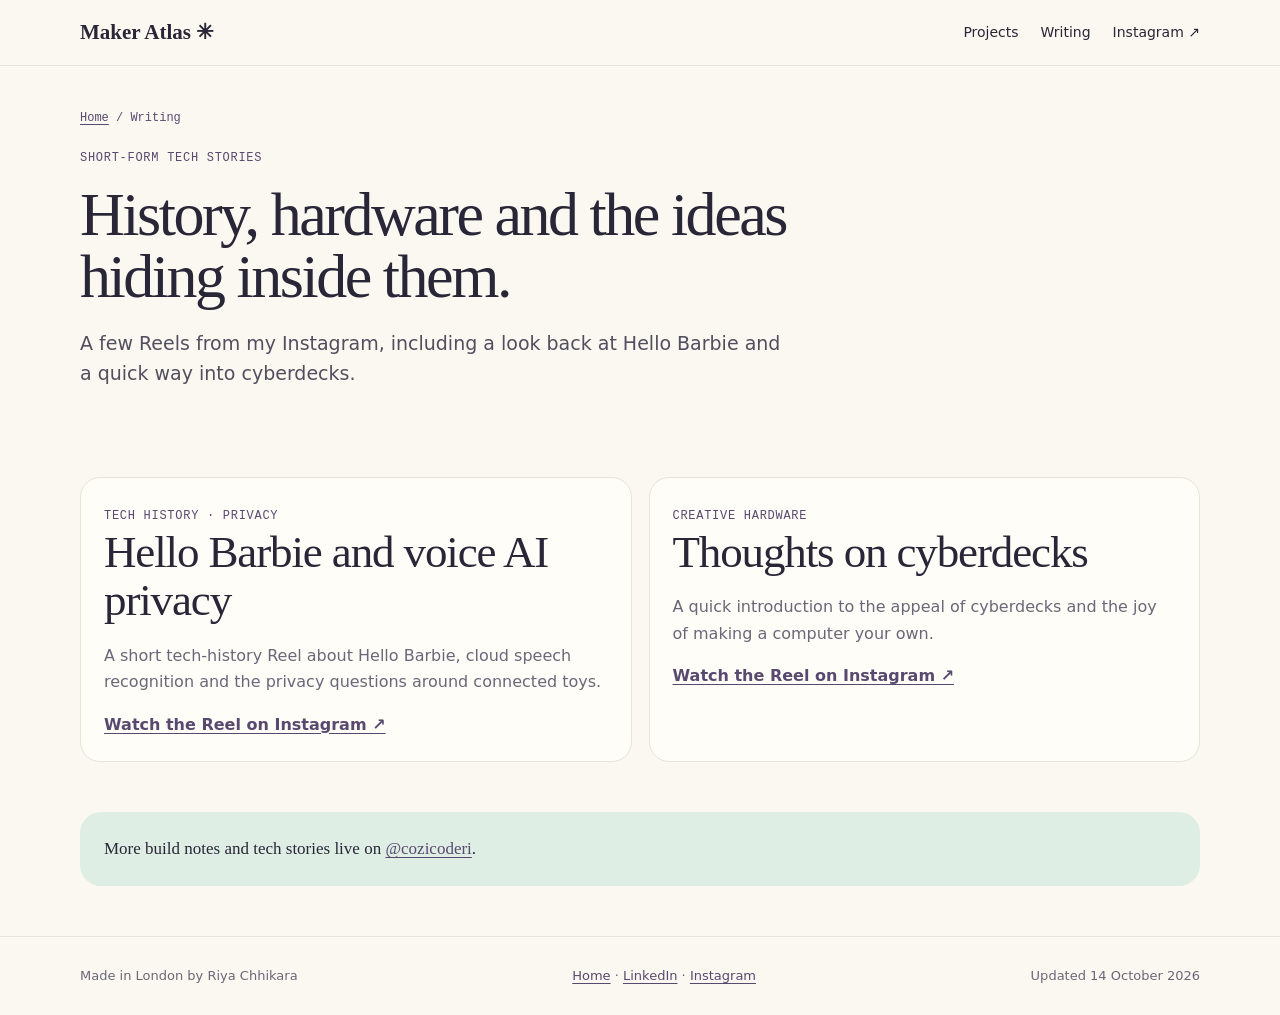
==== writing.html @ ef72d130 "Create maker portfolio site" ====
<!doctype html><html lang="en-GB"><head><meta charset="utf-8"><meta name="viewport" content="width=device-width, initial-scale=1"><title>Writing | Riya Chhikara</title><meta name="description" content="Tech history and maker stories by Riya Chhikara on Instagram."><link rel="stylesheet" href="styles.css"><meta name="theme-color" content="#fbf8f1"></head><body><a class="skip" href="#main">Skip to content</a><header class="site-header"><div class="wrap nav"><a class="brand" href="index.html">Maker Atlas ✳</a><nav class="nav-links" aria-label="Main navigation"><a href="index.html#projects">Projects</a><a href="writing.html">Writing</a><a href="https://www.instagram.com/cozicoderi/" target="_blank" rel="noreferrer">Instagram ↗</a></nav></div></header><main id="main"><section class="page-top"><div class="wrap"><div class="crumb"><a href="index.html">Home</a> / Writing</div><span class="eyebrow">Short-form tech stories</span><h1>History, hardware and the ideas hiding inside them.</h1><p class="lead">A few Reels from my Instagram, including a look back at Hello Barbie and a quick way into cyberdecks.</p></div></section><section class="section"><div class="wrap writing-grid"><article class="writing-card"><span class="eyebrow">Tech history · privacy</span><h2>Hello Barbie and voice AI privacy</h2><p>A short tech-history Reel about Hello Barbie, cloud speech recognition and the privacy questions around connected toys.</p><a href="https://www.instagram.com/reel/Debk0vdul4p/" target="_blank" rel="noreferrer"><strong>Watch the Reel on Instagram ↗</strong></a></article><article class="writing-card"><span class="eyebrow">Creative hardware</span><h2>Thoughts on cyberdecks</h2><p>A quick introduction to the appeal of cyberdecks and the joy of making a computer your own.</p><a href="https://www.instagram.com/reel/DeZwARmumAP/" target="_blank" rel="noreferrer"><strong>Watch the Reel on Instagram ↗</strong></a></article></div></section><section class="section" style="padding-top:0"><div class="wrap"><div class="profile-note">More build notes and tech stories live on <a href="https://www.instagram.com/cozicoderi/" target="_blank" rel="noreferrer">@cozicoderi</a>.</div></div></section></main><footer class="footer"><div class="wrap footer-inner"><span>Made in London by Riya Chhikara</span><span><a href="index.html">Home</a> · <a href="https://www.linkedin.com/in/riyachhikara/" target="_blank" rel="noreferrer">LinkedIn</a> · <a href="https://www.instagram.com/cozicoderi/" target="_blank" rel="noreferrer">Instagram</a></span><span>Updated 14 October 2026</span></div></footer></body></html>
---- styles.css ----
:root{--ink:#292637;--muted:#6a6878;--cream:#fbf8f1;--paper:#fffdf8;--line:#e9e2d8;--lilac:#e7ddf5;--pink:#f5dce4;--mint:#deeee4;--yellow:#f4e8bd;--plum:#59496f;--sans:system-ui,-apple-system,BlinkMacSystemFont,"Segoe UI",sans-serif;--serif:Georgia,"Times New Roman",serif;--mono:ui-monospace,SFMono-Regular,monospace}*{box-sizing:border-box}body{margin:0;background:var(--cream);color:var(--ink);font:16px/1.65 var(--sans)}a{color:var(--plum);text-underline-offset:3px}a:hover{color:#35233e}img{display:block;max-width:100%}iframe{display:block;width:100%;height:290px;border:0;background:#fffdf8}.wrap{width:min(1120px,calc(100% - 40px));margin:auto}.site-header{padding:20px 0;border-bottom:1px solid var(--line)}.nav{display:flex;justify-content:space-between;align-items:center;gap:24px}.brand{font:600 21px var(--serif);color:var(--ink);text-decoration:none}.nav-links{display:flex;gap:22px;font-size:14px}.nav-links a{color:var(--ink);text-decoration:none}.eyebrow,.tiny,.crumb{font:12px var(--mono);letter-spacing:.06em;color:var(--plum)}.eyebrow{text-transform:uppercase}.hero{padding:72px 0 44px}.hero-grid{display:grid;grid-template-columns:1.2fr .8fr;align-items:center;gap:48px}h1,h2,h3,p{margin-top:0}h1{font:500 clamp(42px,7vw,76px)/1 var(--serif);letter-spacing:-.04em;max-width:800px;margin:14px 0 22px}h2{font:500 clamp(30px,4vw,45px)/1.08 var(--serif);letter-spacing:-.025em;margin-bottom:18px}h3{font:600 21px/1.2 var(--serif);margin:12px 0 9px}.lead{font-size:19px;line-height:1.55;max-width:710px;color:#514f5e}.hero-card{background:var(--lilac);padding:29px;border-radius:28px;box-shadow:0 18px 50px #30274014;transform:rotate(1deg)}.hero-card .tiny{letter-spacing:0}.button{display:inline-block;background:var(--ink);color:white;padding:11px 17px;border-radius:99px;text-decoration:none;font-size:14px;font-weight:600;margin:8px 8px 0 0}.button.secondary{background:transparent;color:var(--ink);border:1px solid var(--line)}.section{padding:50px 0}.section-head{display:flex;justify-content:space-between;align-items:end;gap:24px;margin-bottom:23px}.section-head p{max-width:470px;color:var(--muted);margin:0}.project-grid{display:grid;grid-template-columns:repeat(3,1fr);gap:18px}.project-card{background:var(--paper);border:1px solid var(--line);border-radius:21px;overflow:hidden;box-shadow:0 8px 28px #3027400a;transition:transform .18s}.project-card:hover{transform:translateY(-3px)}.project-card>a{display:block;color:inherit;text-decoration:none;height:100%}.card-copy{padding:19px}.card-copy p{font-size:14px;color:var(--muted);margin-bottom:14px}.card-art,.reel-art{height:174px;display:grid;place-items:center;overflow:hidden;background:var(--lilac)}.reel-art img{width:100%;height:100%;object-fit:cover}.status{display:inline-block;padding:5px 10px;border-radius:99px;background:#f4edcc;color:#705d26;font:11px var(--mono)}.profile{display:grid;grid-template-columns:.75fr 1.25fr;gap:40px}.profile-note{background:var(--mint);padding:24px;border-radius:21px;font:17px/1.55 var(--serif)}.profile p{color:#555361}.footer{padding:28px 0;border-top:1px solid var(--line);font-size:13px;color:var(--muted)}.footer-inner{display:flex;justify-content:space-between;gap:18px;flex-wrap:wrap}.page-top{padding:45px 0 20px}.page-top h1{font-size:clamp(39px,6vw,62px)}.crumb{margin-bottom:18px;text-transform:none;letter-spacing:0}.detail-grid{display:grid;grid-template-columns:1.3fr .7fr;gap:24px;align-items:start}.stack{display:grid;gap:15px}.panel{padding:25px;background:var(--paper);border:1px solid var(--line);border-radius:21px}.panel h2{font-size:29px}.panel p:last-child{margin-bottom:0}.status-panel{background:var(--yellow);border:0}.parts{list-style:none;margin:0;padding:0}.parts li{border-top:1px solid var(--line);padding:13px 0}.parts li:first-child{border:0;padding-top:0}.parts strong{display:block;font-size:14px}.parts small{display:block;color:var(--muted);margin-top:4px}.affiliate{display:inline-block;border:1px dashed #b9a9c9;border-radius:7px;padding:4px 7px;margin-top:7px;background:#f8f3fb;color:#66567a;font:10px var(--mono)}.note{font-size:12px;color:var(--muted)}.gallery{display:grid;grid-template-columns:1.2fr .8fr;gap:15px}.gallery figure{margin:0;background:var(--paper);border:1px solid var(--line);border-radius:18px;overflow:hidden}.gallery img{height:290px;width:100%;object-fit:cover;background:#2d3585}.gallery figcaption{padding:11px 14px;color:var(--muted);font-size:13px}.placeholder{height:290px;display:grid;place-items:center;text-align:center;padding:22px;background:linear-gradient(140deg,#eee7f5,#f7e4e9 60%,#f4edcd)}.placeholder p{max-width:220px;margin:10px auto;color:#5c5369}.visual{position:relative;width:230px;height:145px;display:grid;place-items:center}.screen{display:grid;place-items:center;text-align:center;color:white;background:#354187;border:7px solid #504562;box-shadow:0 7px 0 #29263726;font:11px var(--mono)}.locket .screen,.flower .screen{width:92px;height:92px;border-radius:50%;z-index:1}.locket:before{content:"";position:absolute;top:-16px;width:66px;height:72px;border:3px solid #aa8b6e;border-bottom:0;border-radius:50% 50% 0 0}.cases{gap:9px}.case{width:56px;height:62px;background:#f7eaf0;border:5px solid #756388;border-radius:17px;display:grid;place-items:center;font:8px var(--mono)}.case:nth-child(2){height:49px;border-radius:50%;background:#eff3e8}.case:nth-child(3){background:#f6ebc9;border-radius:13px}.keyboard{grid-template-columns:repeat(3,47px);gap:10px}.key{height:42px;border:2px solid #655779;border-radius:10px;background:#fffdf8;box-shadow:0 4px #b6a7c6}.cyberdeck .screen{width:200px;height:116px;border-radius:12px;background:#b9d9ca;color:#283943;position:relative}.cyberdeck .screen:after{content:"";position:absolute;bottom:-17px;width:80px;height:8px;background:#59496f;border-radius:0 0 7px 7px}.flower .petal{position:absolute;width:38px;height:63px;border-radius:50%;background:#e9aabc;border:2px solid #d486a1}.flower .p1{top:0}.flower .p2{right:27px;top:20px;transform:rotate(55deg)}.flower .p3{right:27px;bottom:12px;transform:rotate(125deg)}.flower .p4{bottom:0}.flower .p5{left:27px;bottom:12px;transform:rotate(-125deg)}.flower .p6{left:27px;top:20px;transform:rotate(-55deg)}.flower .screen{width:72px;height:72px}.writing-grid{display:grid;grid-template-columns:repeat(2,1fr);gap:17px}.writing-card{padding:23px;border:1px solid var(--line);border-radius:20px;background:var(--paper)}.writing-card p{color:var(--muted)}.skip{position:absolute;left:-999px}.skip:focus{left:12px;top:12px;background:white;padding:10px;z-index:3}@media(max-width:850px){.hero-grid,.profile,.detail-grid{grid-template-columns:1fr}.project-grid{grid-template-columns:repeat(2,1fr)}}@media(max-width:560px){.wrap{width:calc(100% - 28px)}.nav{align-items:flex-start;flex-direction:column;gap:10px}.nav-links{gap:17px;flex-wrap:wrap}.hero{padding:48px 0 25px}.section{padding:36px 0}.section-head{display:block}.section-head p{margin-top:10px}.project-grid,.writing-grid,.gallery{grid-template-columns:1fr}.gallery img,.placeholder{height:245px}.panel{padding:20px}.footer-inner{display:block}}
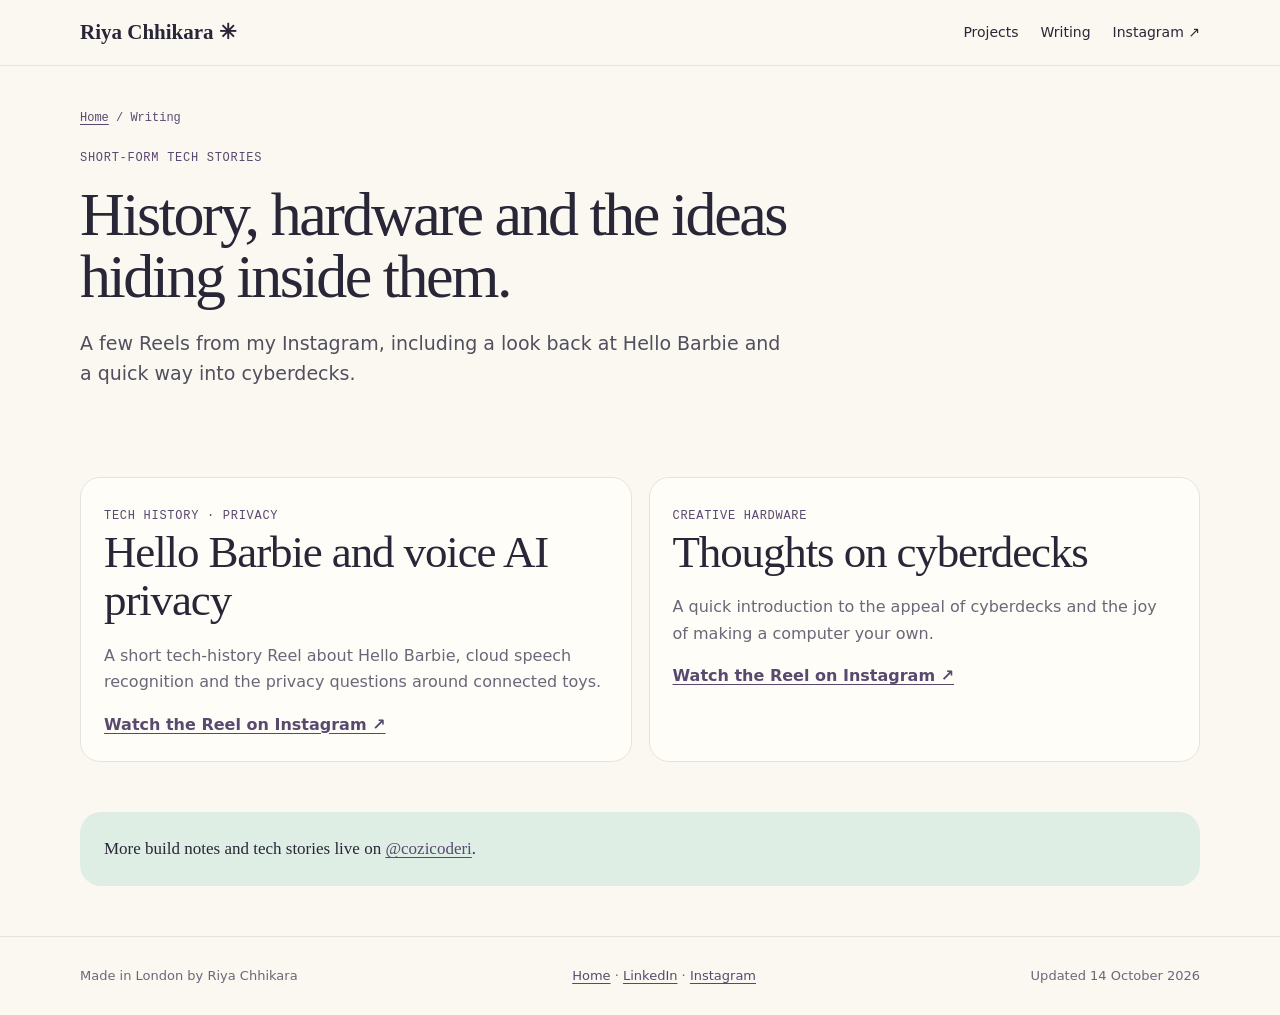
==== commit 34e87b01: "Use Riya branding in site header" ====
--- a/writing.html
+++ b/writing.html
@@ -1 +1 @@
-<!doctype html><html lang="en-GB"><head><meta charset="utf-8"><meta name="viewport" content="width=device-width, initial-scale=1"><title>Writing | Riya Chhikara</title><meta name="description" content="Tech history and maker stories by Riya Chhikara on Instagram."><link rel="stylesheet" href="styles.css"><meta name="theme-color" content="#fbf8f1"></head><body><a class="skip" href="#main">Skip to content</a><header class="site-header"><div class="wrap nav"><a class="brand" href="index.html">Maker Atlas ✳</a><nav class="nav-links" aria-label="Main navigation"><a href="index.html#projects">Projects</a><a href="writing.html">Writing</a><a href="https://www.instagram.com/cozicoderi/" target="_blank" rel="noreferrer">Instagram ↗</a></nav></div></header><main id="main"><section class="page-top"><div class="wrap"><div class="crumb"><a href="index.html">Home</a> / Writing</div><span class="eyebrow">Short-form tech stories</span><h1>History, hardware and the ideas hiding inside them.</h1><p class="lead">A few Reels from my Instagram, including a look back at Hello Barbie and a quick way into cyberdecks.</p></div></section><section class="section"><div class="wrap writing-grid"><article class="writing-card"><span class="eyebrow">Tech history · privacy</span><h2>Hello Barbie and voice AI privacy</h2><p>A short tech-history Reel about Hello Barbie, cloud speech recognition and the privacy questions around connected toys.</p><a href="https://www.instagram.com/reel/Debk0vdul4p/" target="_blank" rel="noreferrer"><strong>Watch the Reel on Instagram ↗</strong></a></article><article class="writing-card"><span class="eyebrow">Creative hardware</span><h2>Thoughts on cyberdecks</h2><p>A quick introduction to the appeal of cyberdecks and the joy of making a computer your own.</p><a href="https://www.instagram.com/reel/DeZwARmumAP/" target="_blank" rel="noreferrer"><strong>Watch the Reel on Instagram ↗</strong></a></article></div></section><section class="section" style="padding-top:0"><div class="wrap"><div class="profile-note">More build notes and tech stories live on <a href="https://www.instagram.com/cozicoderi/" target="_blank" rel="noreferrer">@cozicoderi</a>.</div></div></section></main><footer class="footer"><div class="wrap footer-inner"><span>Made in London by Riya Chhikara</span><span><a href="index.html">Home</a> · <a href="https://www.linkedin.com/in/riyachhikara/" target="_blank" rel="noreferrer">LinkedIn</a> · <a href="https://www.instagram.com/cozicoderi/" target="_blank" rel="noreferrer">Instagram</a></span><span>Updated 14 October 2026</span></div></footer></body></html>+<!doctype html><html lang="en-GB"><head><meta charset="utf-8"><meta name="viewport" content="width=device-width, initial-scale=1"><title>Writing | Riya Chhikara</title><meta name="description" content="Tech history and maker stories by Riya Chhikara on Instagram."><link rel="stylesheet" href="styles.css"><meta name="theme-color" content="#fbf8f1"></head><body><a class="skip" href="#main">Skip to content</a><header class="site-header"><div class="wrap nav"><a class="brand" href="index.html">Riya Chhikara ✳</a><nav class="nav-links" aria-label="Main navigation"><a href="index.html#projects">Projects</a><a href="writing.html">Writing</a><a href="https://www.instagram.com/cozicoderi/" target="_blank" rel="noreferrer">Instagram ↗</a></nav></div></header><main id="main"><section class="page-top"><div class="wrap"><div class="crumb"><a href="index.html">Home</a> / Writing</div><span class="eyebrow">Short-form tech stories</span><h1>History, hardware and the ideas hiding inside them.</h1><p class="lead">A few Reels from my Instagram, including a look back at Hello Barbie and a quick way into cyberdecks.</p></div></section><section class="section"><div class="wrap writing-grid"><article class="writing-card"><span class="eyebrow">Tech history · privacy</span><h2>Hello Barbie and voice AI privacy</h2><p>A short tech-history Reel about Hello Barbie, cloud speech recognition and the privacy questions around connected toys.</p><a href="https://www.instagram.com/reel/Debk0vdul4p/" target="_blank" rel="noreferrer"><strong>Watch the Reel on Instagram ↗</strong></a></article><article class="writing-card"><span class="eyebrow">Creative hardware</span><h2>Thoughts on cyberdecks</h2><p>A quick introduction to the appeal of cyberdecks and the joy of making a computer your own.</p><a href="https://www.instagram.com/reel/DeZwARmumAP/" target="_blank" rel="noreferrer"><strong>Watch the Reel on Instagram ↗</strong></a></article></div></section><section class="section" style="padding-top:0"><div class="wrap"><div class="profile-note">More build notes and tech stories live on <a href="https://www.instagram.com/cozicoderi/" target="_blank" rel="noreferrer">@cozicoderi</a>.</div></div></section></main><footer class="footer"><div class="wrap footer-inner"><span>Made in London by Riya Chhikara</span><span><a href="index.html">Home</a> · <a href="https://www.linkedin.com/in/riyachhikara/" target="_blank" rel="noreferrer">LinkedIn</a> · <a href="https://www.instagram.com/cozicoderi/" target="_blank" rel="noreferrer">Instagram</a></span><span>Updated 14 October 2026</span></div></footer></body></html>
